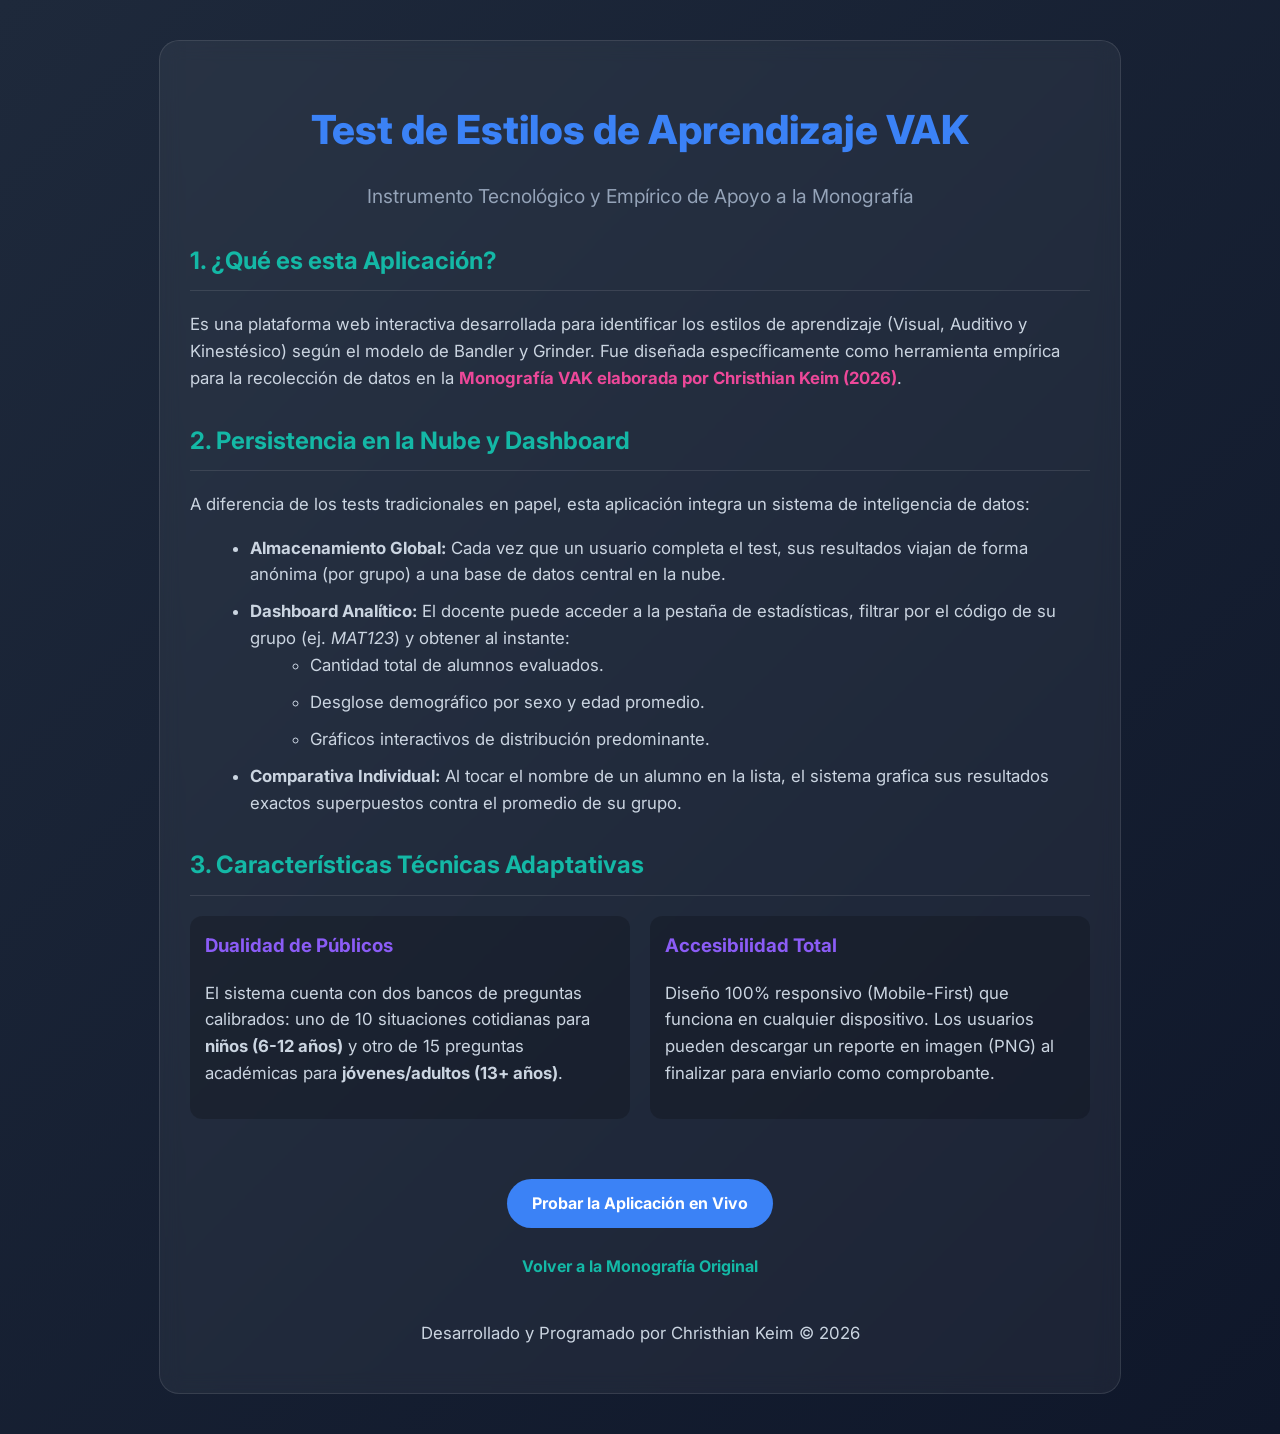
==== resumen_app.html @ 7367437b "UI: Overhaul dashboard with KPIs, Drill-down charts, Age tracking, and add explicativo HTML" ====
<!DOCTYPE html>
<html lang="es">
<head>
    <meta charset="UTF-8">
    <meta name="viewport" content="width=device-width, initial-scale=1.0">
    <title>Resumen de la Aplicación VAK</title>
    <style>
        @import url('https://fonts.googleapis.com/css2?family=Inter:wght@300;400;600;800&display=swap');
        body {
            margin: 0; padding: 0; font-family: 'Inter', sans-serif;
            background: linear-gradient(135deg, #1e293b, #0f172a);
            color: #f8fafc; line-height: 1.6;
        }
        .container { max-width: 900px; margin: 40px auto; padding: 30px; background: rgba(255,255,255,0.05); border-radius: 20px; border: 1px solid rgba(255,255,255,0.1); backdrop-filter: blur(10px); }
        h1 { color: #3b82f6; font-weight: 800; font-size: 2.5rem; text-align: center; margin-bottom: 10px; }
        h2 { color: #14b8a6; margin-top: 30px; border-bottom: 1px solid rgba(255,255,255,0.1); padding-bottom: 10px; }
        p { color: #cbd5e1; font-size: 1.05rem; }
        ul { color: #cbd5e1; margin-left: 20px; font-size: 1.05rem; }
        li { margin-bottom: 10px; }
        .highlight { color: #ec4899; font-weight: bold; }
        .btn { display: inline-block; background: #3b82f6; color: white; padding: 12px 25px; border-radius: 30px; text-decoration: none; font-weight: bold; margin-top: 20px; transition: 0.3s; }
        .btn:hover { background: #2563eb; transform: translateY(-2px); box-shadow: 0 5px 15px rgba(59,130,246,0.4); }
        .footer { text-align: center; margin-top: 40px; font-size: 0.9rem; color: #94a3b8; }
        .grid { display: grid; grid-template-columns: 1fr 1fr; gap: 20px; margin-top: 20px; }
        @media (max-width: 768px) { .grid { grid-template-columns: 1fr; } }
    </style>
</head>
<body>

<div class="container">
    <h1>Test de Estilos de Aprendizaje VAK</h1>
    <p style="text-align: center; font-size: 1.2rem; color: #94a3b8;">Instrumento Tecnológico y Empírico de Apoyo a la Monografía</p>
    
    <h2>1. ¿Qué es esta Aplicación?</h2>
    <p>Es una plataforma web interactiva desarrollada para identificar los estilos de aprendizaje (Visual, Auditivo y Kinestésico) según el modelo de Bandler y Grinder. Fue diseñada específicamente como herramienta empírica para la recolección de datos en la <span class="highlight">Monografía VAK elaborada por Christhian Keim (2026)</span>.</p>
    
    <h2>2. Persistencia en la Nube y Dashboard</h2>
    <p>A diferencia de los tests tradicionales en papel, esta aplicación integra un sistema de inteligencia de datos:</p>
    <ul>
        <li><strong>Almacenamiento Global:</strong> Cada vez que un usuario completa el test, sus resultados viajan de forma anónima (por grupo) a una base de datos central en la nube.</li>
        <li><strong>Dashboard Analítico:</strong> El docente puede acceder a la pestaña de estadísticas, filtrar por el código de su grupo (ej. <em>MAT123</em>) y obtener al instante:
            <ul>
                <li>Cantidad total de alumnos evaluados.</li>
                <li>Desglose demográfico por sexo y edad promedio.</li>
                <li>Gráficos interactivos de distribución predominante.</li>
            </ul>
        </li>
        <li><strong>Comparativa Individual:</strong> Al tocar el nombre de un alumno en la lista, el sistema grafica sus resultados exactos superpuestos contra el promedio de su grupo.</li>
    </ul>

    <h2>3. Características Técnicas Adaptativas</h2>
    <div class="grid">
        <div style="background: rgba(0,0,0,0.2); padding: 15px; border-radius: 12px;">
            <h3 style="color: #8b5cf6; margin-top:0;">Dualidad de Públicos</h3>
            <p>El sistema cuenta con dos bancos de preguntas calibrados: uno de 10 situaciones cotidianas para <strong>niños (6-12 años)</strong> y otro de 15 preguntas académicas para <strong>jóvenes/adultos (13+ años)</strong>.</p>
        </div>
        <div style="background: rgba(0,0,0,0.2); padding: 15px; border-radius: 12px;">
            <h3 style="color: #8b5cf6; margin-top:0;">Accesibilidad Total</h3>
            <p>Diseño 100% responsivo (Mobile-First) que funciona en cualquier dispositivo. Los usuarios pueden descargar un reporte en imagen (PNG) al finalizar para enviarlo como comprobante.</p>
        </div>
    </div>

    <div style="text-align: center; margin-top: 40px;">
        <a href="index.html" class="btn">Probar la Aplicación en Vivo</a>
        <br><br>
        <a href="../monografia.html" style="color: #14b8a6; text-decoration: none; font-weight: bold;">Volver a la Monografía Original</a>
    </div>

    <div class="footer">
        <p>Desarrollado y Programado por Christhian Keim © 2026</p>
    </div>
</div>

</body>
</html>
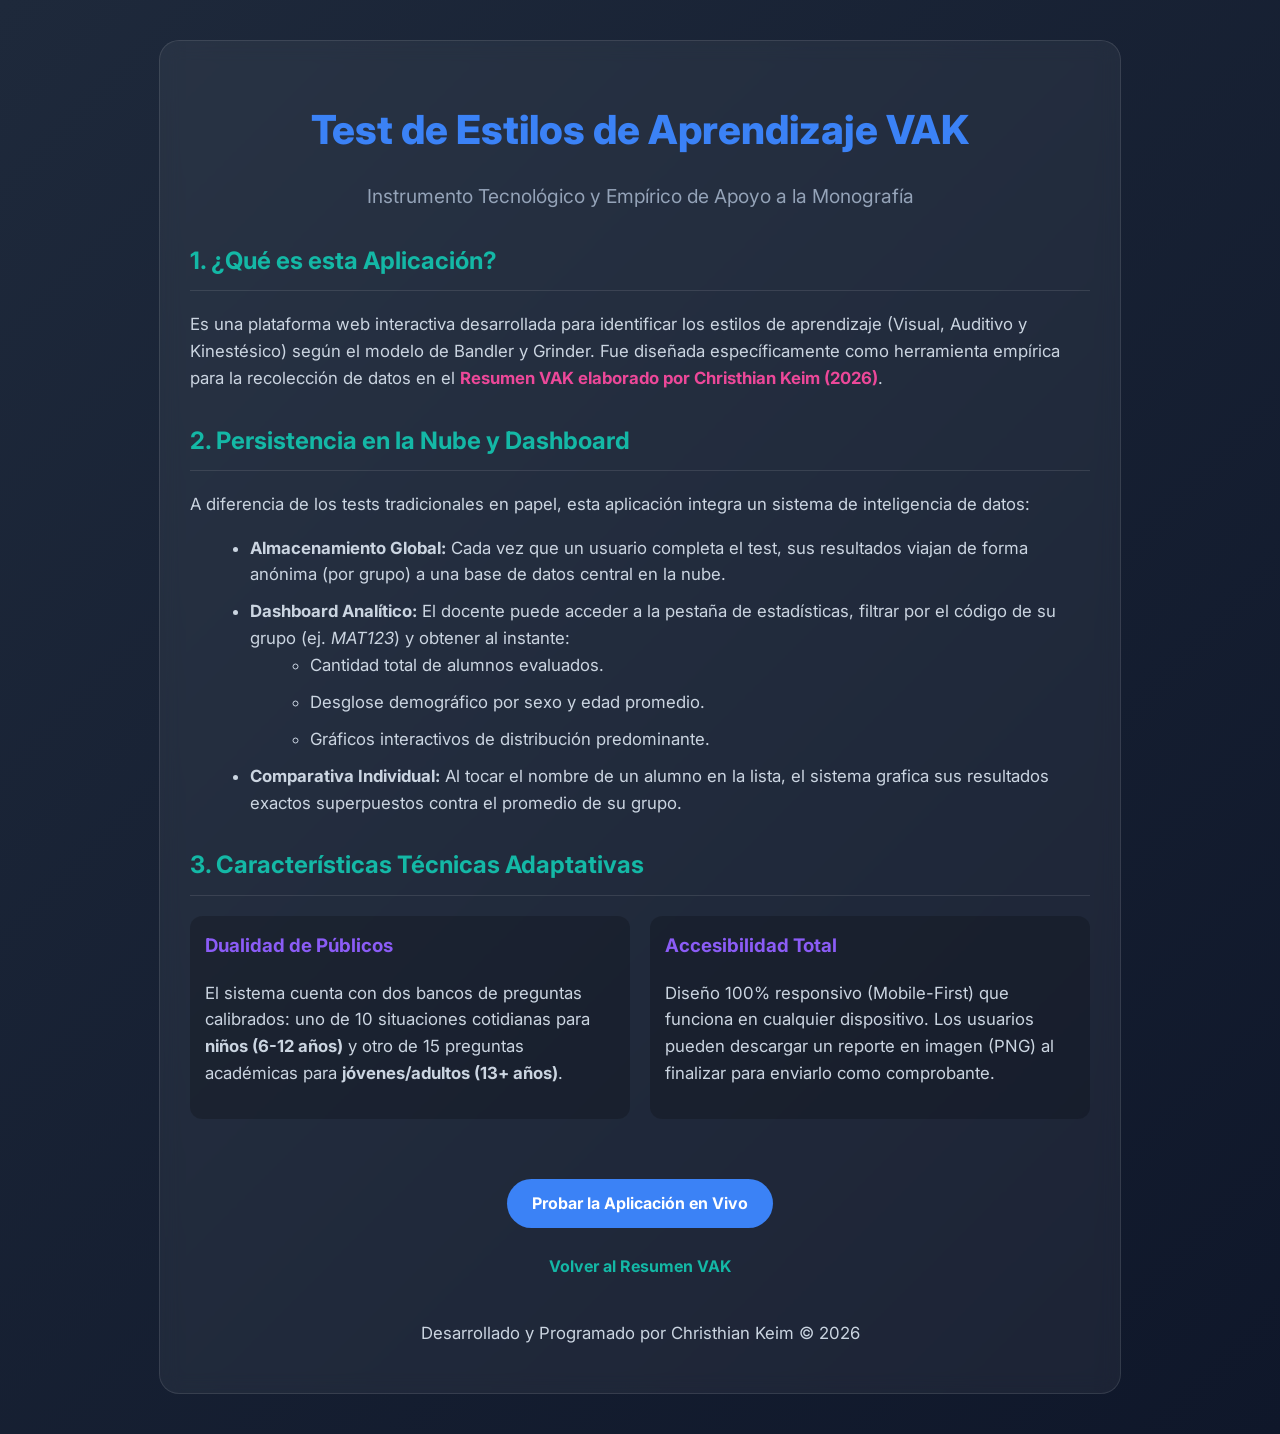
==== commit ec1ef003: "UI: Change Monografia VAK to Resumen VAK" ====
--- a/resumen_app.html
+++ b/resumen_app.html
@@ -32,7 +32,7 @@
     <p style="text-align: center; font-size: 1.2rem; color: #94a3b8;">Instrumento Tecnológico y Empírico de Apoyo a la Monografía</p>
     
     <h2>1. ¿Qué es esta Aplicación?</h2>
-    <p>Es una plataforma web interactiva desarrollada para identificar los estilos de aprendizaje (Visual, Auditivo y Kinestésico) según el modelo de Bandler y Grinder. Fue diseñada específicamente como herramienta empírica para la recolección de datos en la <span class="highlight">Monografía VAK elaborada por Christhian Keim (2026)</span>.</p>
+    <p>Es una plataforma web interactiva desarrollada para identificar los estilos de aprendizaje (Visual, Auditivo y Kinestésico) según el modelo de Bandler y Grinder. Fue diseñada específicamente como herramienta empírica para la recolección de datos en el <span class="highlight">Resumen VAK elaborado por Christhian Keim (2026)</span>.</p>
     
     <h2>2. Persistencia en la Nube y Dashboard</h2>
     <p>A diferencia de los tests tradicionales en papel, esta aplicación integra un sistema de inteligencia de datos:</p>
@@ -63,7 +63,7 @@
     <div style="text-align: center; margin-top: 40px;">
         <a href="index.html" class="btn">Probar la Aplicación en Vivo</a>
         <br><br>
-        <a href="../monografia.html" style="color: #14b8a6; text-decoration: none; font-weight: bold;">Volver a la Monografía Original</a>
+        <a href="../monografia.html" style="color: #14b8a6; text-decoration: none; font-weight: bold;">Volver al Resumen VAK</a>
     </div>
 
     <div class="footer">
